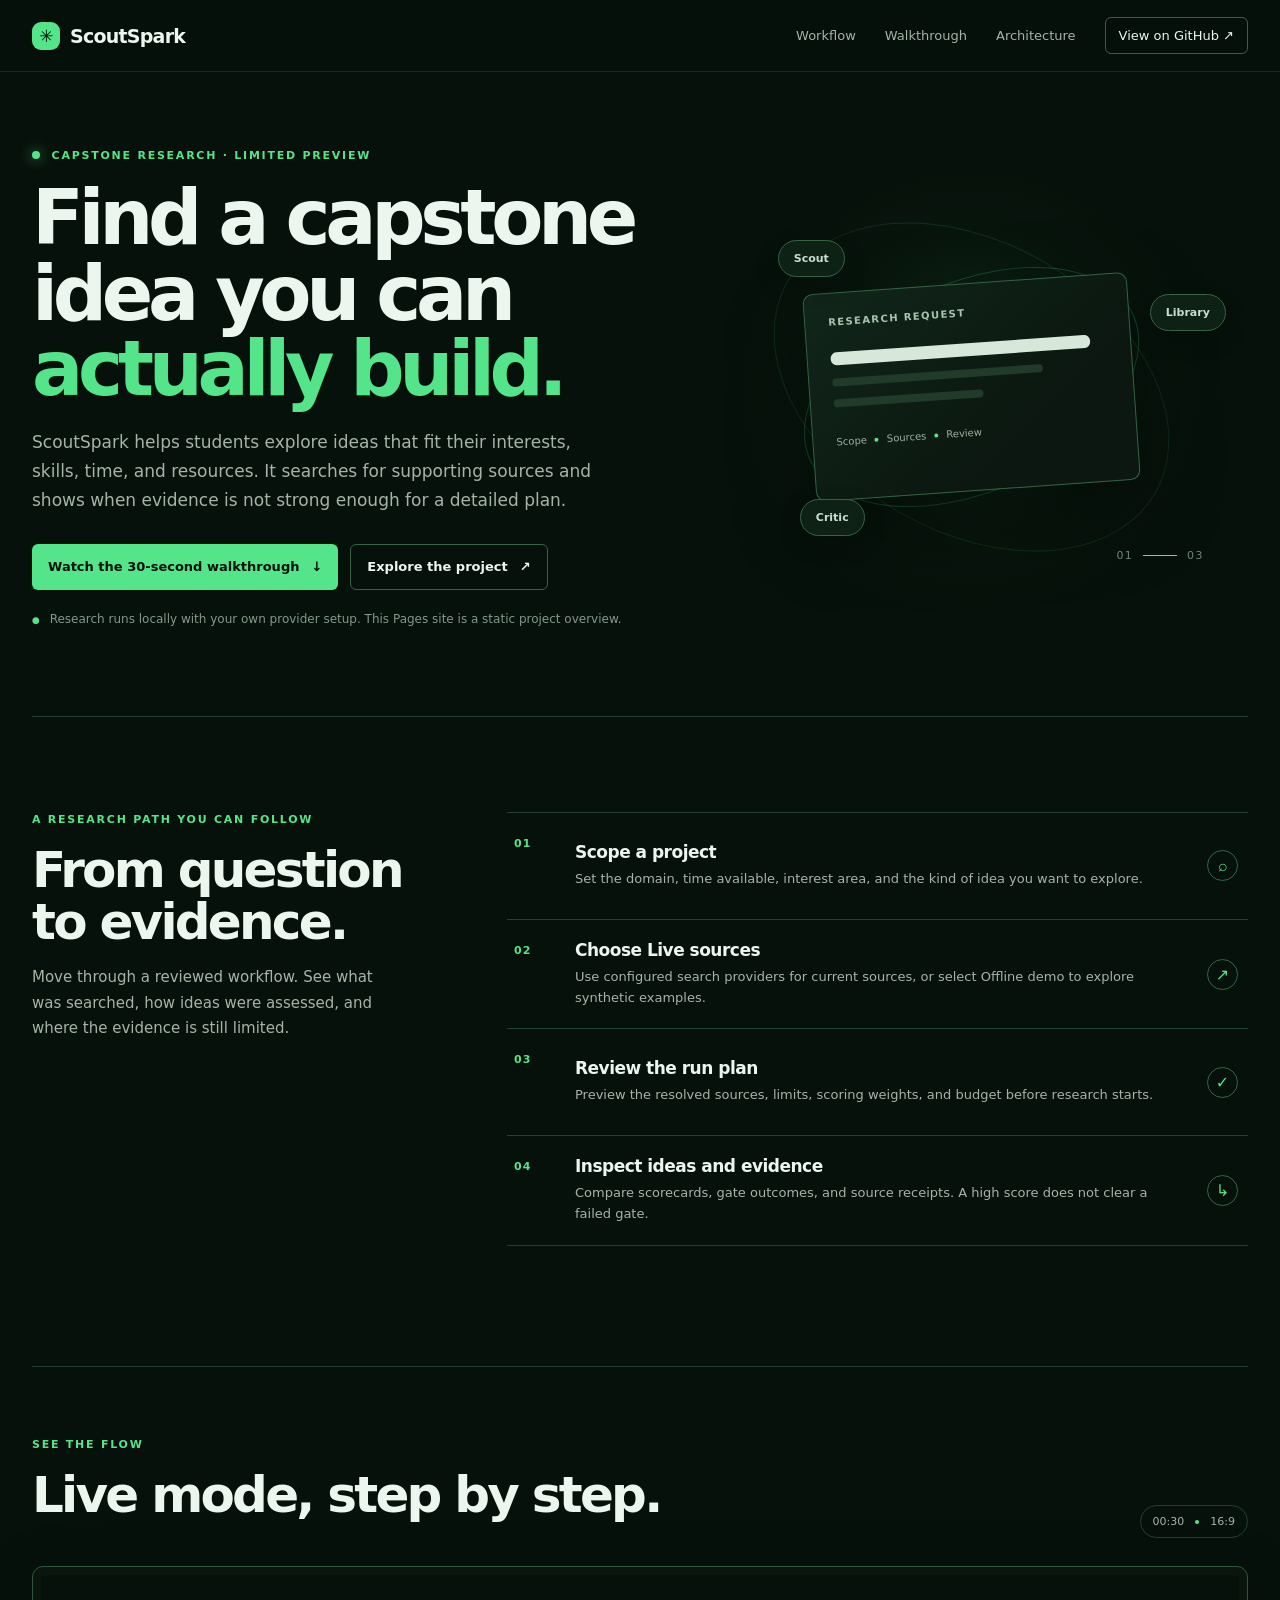
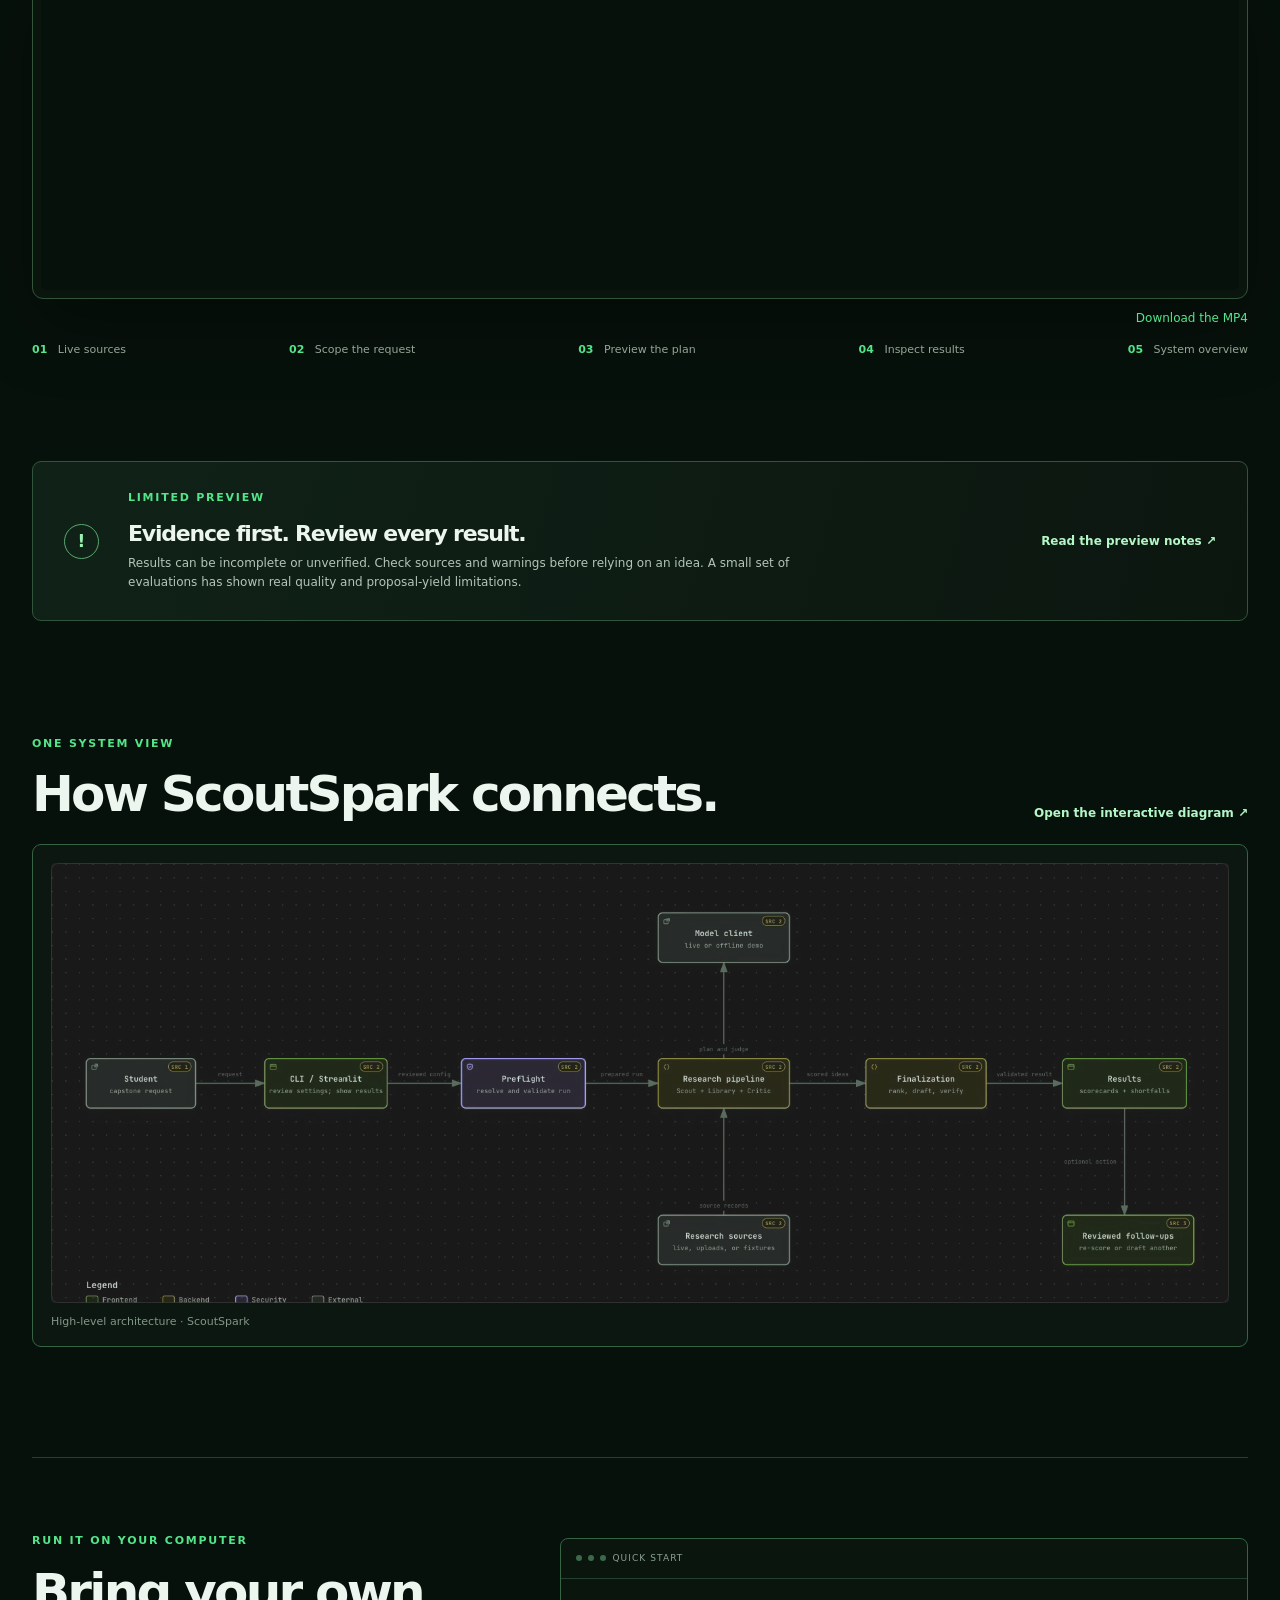
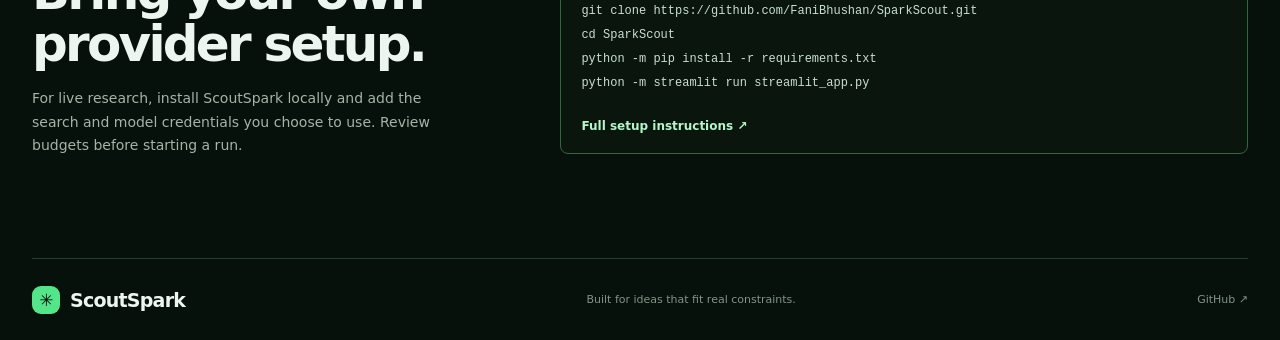
==== site/index.html @ b906e0d0 "Add ScoutSpark launch video and GitHub Pages site" ====
<!doctype html>
<html lang="en">
  <head>
    <meta charset="utf-8">
    <meta name="viewport" content="width=device-width, initial-scale=1">
    <meta name="theme-color" content="#07110b">
    <meta name="description" content="ScoutSpark helps students explore capstone ideas that fit their interests, skills, time, and resources—with sources and reviewable evidence.">
    <title>ScoutSpark — Find a capstone idea you can build</title>
    <link rel="stylesheet" href="styles.css">
  </head>
  <body>
    <header class="site-header">
      <a class="brand" href="#top" aria-label="ScoutSpark home"><span class="brand-mark" aria-hidden="true">✳</span> ScoutSpark</a>
      <nav aria-label="Main navigation">
        <a href="#workflow">Workflow</a>
        <a href="#walkthrough">Walkthrough</a>
        <a href="#architecture">Architecture</a>
        <a class="nav-cta" href="https://github.com/FaniBhushan/SparkScout">View on GitHub <span aria-hidden="true">↗</span></a>
      </nav>
    </header>

    <main id="top">
      <section class="hero wrap">
        <div class="hero-copy">
          <p class="eyebrow"><span class="pulse" aria-hidden="true"></span> CAPSTONE RESEARCH · LIMITED PREVIEW</p>
          <h1>Find a capstone idea you can <span>actually build.</span></h1>
          <p class="hero-deck">ScoutSpark helps students explore ideas that fit their interests, skills, time, and resources. It searches for supporting sources and shows when evidence is not strong enough for a detailed plan.</p>
          <div class="hero-actions">
            <a class="button button-primary" href="#walkthrough">Watch the 30-second walkthrough <span aria-hidden="true">↓</span></a>
            <a class="button button-secondary" href="https://github.com/FaniBhushan/SparkScout">Explore the project <span aria-hidden="true">↗</span></a>
          </div>
          <p class="local-note"><span aria-hidden="true">●</span> Research runs locally with your own provider setup. This Pages site is a static project overview.</p>
        </div>
        <div class="hero-visual" aria-hidden="true">
          <div class="orbit orbit-one"></div><div class="orbit orbit-two"></div>
          <div class="idea-card">
            <span class="card-tag">RESEARCH REQUEST</span>
            <span class="card-rule rule-long"></span><span class="card-rule"></span><span class="card-rule rule-short"></span>
            <div class="card-footer"><span>Scope</span><span class="tiny-dot"></span><span>Sources</span><span class="tiny-dot"></span><span>Review</span></div>
          </div>
          <div class="node node-scout">Scout</div><div class="node node-library">Library</div><div class="node node-critic">Critic</div>
          <div class="hero-index">01 <i></i> 03</div>
        </div>
      </section>

      <section class="workflow wrap" id="workflow">
        <div class="section-intro">
          <p class="eyebrow">A RESEARCH PATH YOU CAN FOLLOW</p>
          <h2>From question<br>to evidence.</h2>
          <p>Move through a reviewed workflow. See what was searched, how ideas were assessed, and where the evidence is still limited.</p>
        </div>
        <div class="steps">
          <article class="step step-one"><span class="step-number">01</span><div><h3>Scope a project</h3><p>Set the domain, time available, interest area, and the kind of idea you want to explore.</p></div><span class="step-glyph" aria-hidden="true">⌕</span></article>
          <article class="step step-two"><span class="step-number">02</span><div><h3>Choose Live sources</h3><p>Use configured search providers for current sources, or select Offline demo to explore synthetic examples.</p></div><span class="step-glyph" aria-hidden="true">↗</span></article>
          <article class="step step-three"><span class="step-number">03</span><div><h3>Review the run plan</h3><p>Preview the resolved sources, limits, scoring weights, and budget before research starts.</p></div><span class="step-glyph" aria-hidden="true">✓</span></article>
          <article class="step step-four"><span class="step-number">04</span><div><h3>Inspect ideas and evidence</h3><p>Compare scorecards, gate outcomes, and source receipts. A high score does not clear a failed gate.</p></div><span class="step-glyph" aria-hidden="true">↳</span></article>
        </div>
      </section>

      <section class="walkthrough wrap" id="walkthrough">
        <div class="walkthrough-heading">
          <div><p class="eyebrow">SEE THE FLOW</p><h2>Live mode, step by step.</h2></div>
          <span class="duration">00:30 <i></i> 16:9</span>
        </div>
        <div class="video-shell">
          <iframe width="560" height="315" src="https://www.youtube.com/embed/FoZ9eNeRXFE?si=sN3hm0LyTDur5qwY" title="ScoutSpark 30-second live research walkthrough" frameborder="0" allow="accelerometer; autoplay; clipboard-write; encrypted-media; gyroscope; picture-in-picture; web-share" referrerpolicy="strict-origin-when-cross-origin" allowfullscreen></iframe>
        </div>
        <p class="video-download"><a href="assets/scoutspark-walkthrough.mp4">Download the MP4</a></p>
        <div class="video-caption"><span><b>01</b> Live sources</span><span><b>02</b> Scope the request</span><span><b>03</b> Preview the plan</span><span><b>04</b> Inspect results</span><span><b>05</b> System overview</span></div>
      </section>

      <section class="preview-note wrap">
        <div class="notice-icon" aria-hidden="true">!</div>
        <div><p class="eyebrow">LIMITED PREVIEW</p><h2>Evidence first. Review every result.</h2><p>Results can be incomplete or unverified. Check sources and warnings before relying on an idea. A small set of evaluations has shown real quality and proposal-yield limitations.</p></div>
        <a href="https://github.com/FaniBhushan/SparkScout/blob/main/docs/v2-limited-preview-2026-10-08.md">Read the preview notes <span aria-hidden="true">↗</span></a>
      </section>

      <section class="architecture wrap" id="architecture">
        <div class="architecture-heading"><div><p class="eyebrow">ONE SYSTEM VIEW</p><h2>How ScoutSpark connects.</h2></div><a class="text-link" href="https://github.com/FaniBhushan/SparkScout/blob/main/docs/media/scoutspark-architecture-high-level.html">Open the interactive diagram <span aria-hidden="true">↗</span></a></div>
        <figure class="architecture-frame"><img src="assets/high-level-architecture.png" alt="High-level ScoutSpark flow: student request, Streamlit interface, preflight, research pipeline, finalization, and results, with model and source inputs."><figcaption>High-level architecture · ScoutSpark</figcaption></figure>
      </section>

      <section class="start wrap">
        <div><p class="eyebrow">RUN IT ON YOUR COMPUTER</p><h2>Bring your own<br>provider setup.</h2><p>For live research, install ScoutSpark locally and add the search and model credentials you choose to use. Review budgets before starting a run.</p></div>
        <div class="start-card"><span class="terminal-label"><i></i><i></i><i></i> QUICK START</span><code>git clone https://github.com/FaniBhushan/SparkScout.git<br>cd SparkScout<br>python -m pip install -r requirements.txt<br>python -m streamlit run streamlit_app.py</code><a class="text-link" href="https://github.com/FaniBhushan/SparkScout#try-it-on-your-computer">Full setup instructions <span aria-hidden="true">↗</span></a></div>
      </section>
    </main>

    <footer class="site-footer wrap"><a class="brand" href="#top"><span class="brand-mark" aria-hidden="true">✳</span> ScoutSpark</a><span>Built for ideas that fit real constraints.</span><a href="https://github.com/FaniBhushan/SparkScout">GitHub <span aria-hidden="true">↗</span></a></footer>
  </body>
</html>
---- site/styles.css ----
:root {
  color-scheme: dark;
  --bg: #07110b;
  --panel: #0c1911;
  --panel-raised: #102319;
  --line: #24402e;
  --line-bright: #356443;
  --text: #edf5ef;
  --muted: #a4b5a8;
  --green: #54e58a;
  --green-soft: #b4f7c7;
  --max-width: 1240px;
  font-family: Inter, ui-sans-serif, system-ui, -apple-system, BlinkMacSystemFont, "Segoe UI", sans-serif;
  background: var(--bg);
  color: var(--text);
  scroll-behavior: smooth;
}

* { box-sizing: border-box; }
body { margin: 0; min-width: 320px; background: var(--bg); color: var(--text); }
a { color: inherit; text-decoration: none; }
a:focus-visible { outline: 3px solid var(--green); outline-offset: 5px; border-radius: 4px; }
.wrap { width: min(var(--max-width), calc(100% - 64px)); margin-inline: auto; }
.site-header { position: sticky; z-index: 10; top: 0; display: flex; align-items: center; justify-content: space-between; width: 100%; padding: 17px max(32px, calc((100vw - var(--max-width)) / 2)); border-bottom: 1px solid rgba(91, 143, 106, .2); background: rgba(7, 17, 11, .9); backdrop-filter: blur(16px); }
.brand { display: inline-flex; align-items: center; gap: 10px; font-weight: 760; font-size: 19px; letter-spacing: -.04em; }
.brand-mark { display: grid; place-items: center; width: 28px; height: 28px; border-radius: 9px; color: var(--bg); background: var(--green); font-size: 17px; }
nav { display: flex; align-items: center; gap: 29px; font-size: 13px; color: var(--muted); }
nav a:hover, .site-footer a:hover, .text-link:hover { color: var(--green-soft); }
.nav-cta { padding: 10px 13px; border: 1px solid var(--line-bright); border-radius: 6px; color: var(--text); }
.hero { display: grid; grid-template-columns: 1fr .9fr; align-items: center; gap: 48px; min-height: 635px; padding-block: 76px 90px; }
.hero-copy { max-width: 650px; }
.eyebrow { margin: 0 0 17px; color: var(--green); font-size: 11px; line-height: 1.4; font-weight: 760; letter-spacing: .16em; }
.pulse { display: inline-block; width: 8px; height: 8px; margin-right: 6px; border-radius: 50%; background: var(--green); box-shadow: 0 0 13px rgba(84, 229, 138, .7); }
h1, h2, h3, p { margin-top: 0; }
h1 { max-width: 650px; margin-bottom: 22px; font-size: clamp(48px, 6vw, 76px); line-height: .99; letter-spacing: -.07em; font-weight: 720; }
h1 span { color: var(--green); }
.hero-deck { max-width: 580px; color: var(--muted); font-size: 17px; line-height: 1.7; }
.hero-actions { display: flex; flex-wrap: wrap; gap: 12px; margin-top: 29px; }
.button { display: inline-flex; align-items: center; justify-content: center; gap: 12px; min-height: 46px; padding: 0 16px; border-radius: 6px; font-size: 13px; font-weight: 700; transition: transform .2s ease, background .2s ease; }
.button:hover { transform: translateY(-2px); }
.button-primary { background: var(--green); color: #07110b; }
.button-primary:hover { background: #85f2a8; }
.button-secondary { border: 1px solid var(--line-bright); color: var(--text); }
.local-note { margin: 22px 0 0; color: #84988a; font-size: 12px; }
.local-note span { margin-right: 6px; color: var(--green); font-size: 9px; }
.hero-visual { position: relative; display: grid; place-items: center; min-height: 400px; isolation: isolate; }
.hero-visual::before { position: absolute; z-index: -1; width: min(37vw, 450px); aspect-ratio: 1; border-radius: 50%; background: radial-gradient(circle, rgba(41, 139, 76, .23), rgba(13, 63, 31, .09) 48%, transparent 72%); content: ""; }
.orbit { position: absolute; width: 355px; height: 210px; border: 1px solid rgba(84, 229, 138, .23); border-radius: 50%; transform: rotate(-24deg); }
.orbit-two { width: 425px; height: 290px; border-color: rgba(84, 229, 138, .12); transform: rotate(30deg); }
.idea-card { position: relative; width: 325px; min-height: 208px; padding: 23px; border: 1px solid #356344; border-radius: 10px; background: linear-gradient(140deg, #11261a, #0b1710 68%); box-shadow: 0 30px 80px rgba(0, 0, 0, .42); transform: rotate(-4deg); }
.card-tag { display: block; margin-bottom: 25px; color: #a8c4af; font-size: 10px; font-weight: 700; letter-spacing: .14em; }
.card-rule { display: block; width: 76%; height: 8px; margin-top: 13px; border-radius: 6px; background: #203b2a; }
.rule-long { width: 94%; height: 13px; background: #d7e8db; }
.rule-short { width: 54%; }
.card-footer { display: flex; align-items: center; gap: 8px; margin-top: 29px; color: #9ab09e; font-size: 10px; }
.tiny-dot { width: 4px; height: 4px; border-radius: 50%; background: var(--green); }
.node { position: absolute; padding: 11px 15px; border: 1px solid #356344; border-radius: 99px; background: #0e2115; color: #c9dfce; font-size: 11px; font-weight: 690; box-shadow: 0 8px 25px rgba(0,0,0,.2); }
.node-scout { top: 53px; left: 15%; }
.node-library { top: 107px; right: 4%; }
.node-critic { bottom: 51px; left: 19%; }
.hero-index { position: absolute; right: 8%; bottom: 25px; display: flex; align-items: center; gap: 10px; color: #6e8675; font-size: 11px; letter-spacing: .12em; }
.hero-index i { width: 34px; height: 1px; background: var(--green); }
.workflow { display: grid; grid-template-columns: .7fr 1.3fr; gap: 76px; padding-block: 95px 120px; border-top: 1px solid var(--line); }
.section-intro h2, .walkthrough h2, .architecture h2, .start h2, .preview-note h2 { margin-bottom: 17px; font-size: clamp(34px, 4vw, 50px); line-height: 1.04; letter-spacing: -.055em; }
.section-intro > p:last-child { max-width: 360px; color: var(--muted); font-size: 15px; line-height: 1.7; }
.steps { border-top: 1px solid var(--line); }
.step { position: relative; display: grid; grid-template-columns: 46px 1fr 34px; align-items: center; gap: 15px; min-height: 107px; padding: 20px 7px; border-bottom: 1px solid var(--line); }
.step-number { align-self: start; padding-top: 4px; color: var(--green); font-size: 11px; font-weight: 740; letter-spacing: .1em; }
.step h3 { margin: 0 0 7px; font-size: 17px; letter-spacing: -.03em; }
.step p { max-width: 610px; margin: 0; color: var(--muted); font-size: 13px; line-height: 1.6; }
.step-glyph { display: grid; place-items: center; width: 31px; height: 31px; border: 1px solid var(--line-bright); border-radius: 50%; color: var(--green); font-size: 16px; }
.walkthrough { padding-block: 70px 105px; border-top: 1px solid var(--line); }
.walkthrough-heading, .architecture-heading { display: flex; align-items: end; justify-content: space-between; gap: 24px; margin-bottom: 28px; }
.duration { display: inline-flex; align-items: center; gap: 11px; padding: 9px 12px; border: 1px solid var(--line); border-radius: 99px; color: var(--muted); font-size: 11px; }
.duration i { width: 4px; height: 4px; border-radius: 50%; background: var(--green); }
.video-shell { overflow: hidden; padding: 8px; border: 1px solid #31543b; border-radius: 11px; background: #0a150e; box-shadow: 0 28px 70px rgba(0, 0, 0, .32); }
video, .video-shell iframe { display: block; width: 100%; aspect-ratio: 16 / 9; border: 0; border-radius: 6px; background: #07110b; }
.video-download { margin: 12px 0 0; text-align: right; font-size: 12px; }
.video-download a { color: var(--green); }
.video-caption { display: flex; flex-wrap: wrap; justify-content: space-between; gap: 12px; padding-top: 18px; color: #93a797; font-size: 11px; }
.video-caption b { margin-right: 7px; color: var(--green); font-weight: 720; }
.preview-note { display: grid; grid-template-columns: 42px 1fr auto; align-items: center; gap: 22px; margin-bottom: 110px; padding: 28px 31px; border: 1px solid #31553a; border-radius: 9px; background: linear-gradient(105deg, #102218, #0b160f); }
.notice-icon { display: grid; place-items: center; width: 35px; height: 35px; border: 1px solid #5aa872; border-radius: 50%; color: #9bf3b2; font-size: 17px; font-weight: 700; }
.preview-note .eyebrow { color: var(--green); }
.preview-note h2 { margin-bottom: 8px; font-size: 22px; }
.preview-note p:not(.eyebrow) { max-width: 700px; margin: 0; color: #b4c5b8; font-size: 12px; line-height: 1.6; }
.preview-note > a, .text-link { color: var(--green-soft); font-size: 12px; font-weight: 680; white-space: nowrap; }
.architecture { padding-block: 5px 110px; }
.architecture-heading { margin-bottom: 24px; }
.architecture-heading h2 { margin: 0; }
.architecture-frame { margin: 0; padding: 18px; border: 1px solid var(--line-bright); border-radius: 9px; background: #0b1710; }
.architecture-frame img { display: block; width: 100%; height: auto; border-radius: 4px; filter: invert(.91) hue-rotate(90deg) saturate(.8); }
.architecture-frame figcaption { padding-top: 12px; color: #829788; font-size: 11px; }
.start { display: grid; grid-template-columns: .8fr 1.2fr; align-items: center; gap: 70px; padding-block: 75px 100px; border-top: 1px solid var(--line); }
.start > div:first-child > p:last-child { max-width: 430px; margin: 0; color: var(--muted); font-size: 14px; line-height: 1.7; }
.start-card { overflow: hidden; border: 1px solid var(--line-bright); border-radius: 8px; background: #0a150e; }
.terminal-label { display: flex; align-items: center; gap: 6px; height: 40px; padding-inline: 15px; border-bottom: 1px solid var(--line); color: #8ba090; font-size: 9px; letter-spacing: .12em; }
.terminal-label i { width: 6px; height: 6px; border-radius: 50%; background: #3d694b; }
code { display: block; padding: 20px; color: #c8dfce; font: 12px/2 ui-monospace, SFMono-Regular, Menlo, monospace; overflow-wrap: anywhere; }
.start-card .text-link { display: inline-block; margin: 0 20px 20px; }
.site-footer { display: flex; align-items: center; justify-content: space-between; min-height: 82px; border-top: 1px solid var(--line); color: #819486; font-size: 11px; }
.site-footer .brand { color: var(--text); }

@media (max-width: 800px) {
  .wrap { width: min(100% - 40px, var(--max-width)); }
  .site-header { position: static; padding: 15px 20px; }
  nav { gap: 16px; }
  nav > a:not(.nav-cta) { display: none; }
  .hero { grid-template-columns: 1fr; gap: 15px; min-height: 0; padding-block: 75px 65px; }
  .hero-visual { min-height: 340px; }
  .idea-card { width: min(325px, 78vw); }
  .workflow { grid-template-columns: 1fr; gap: 34px; padding-block: 70px; }
  .section-intro h2 br { display: none; }
  .preview-note { grid-template-columns: 38px 1fr; margin-bottom: 75px; }
  .preview-note > a { grid-column: 2; }
  .start { grid-template-columns: 1fr; gap: 30px; }
  .site-footer > span { display: none; }
}
@media (max-width: 520px) {
  .wrap { width: calc(100% - 32px); }
  .site-header { padding-inline: 16px; }
  .brand { font-size: 17px; }
  .nav-cta { padding: 8px 10px; font-size: 11px; }
  .hero { padding-top: 55px; }
  h1 { font-size: 47px; }
  .hero-deck { font-size: 15px; }
  .hero-actions { align-items: stretch; flex-direction: column; }
  .hero-actions .button { justify-content: space-between; }
  .hero-visual { min-height: 295px; }
  .orbit { width: 290px; height: 175px; }
  .orbit-two { width: 340px; height: 240px; }
  .node-scout { left: 1%; }
  .node-library { right: -1%; }
  .node-critic { left: 4%; }
  .step { grid-template-columns: 32px 1fr 31px; gap: 10px; }
  .walkthrough-heading, .architecture-heading { align-items: start; flex-direction: column; }
  .duration { margin-top: -7px; }
  .video-caption { justify-content: start; }
  .preview-note { grid-template-columns: 1fr; gap: 12px; padding: 22px; }
  .preview-note > a { grid-column: auto; }
  .architecture-frame { padding: 9px; }
  .site-footer { gap: 10px; }
  .site-footer > a:last-child { font-size: 11px; }
}
@media (prefers-reduced-motion: reduce) {
  :root { scroll-behavior: auto; }
  *, *::before, *::after { transition-duration: .01ms !important; animation-duration: .01ms !important; animation-iteration-count: 1 !important; }
}
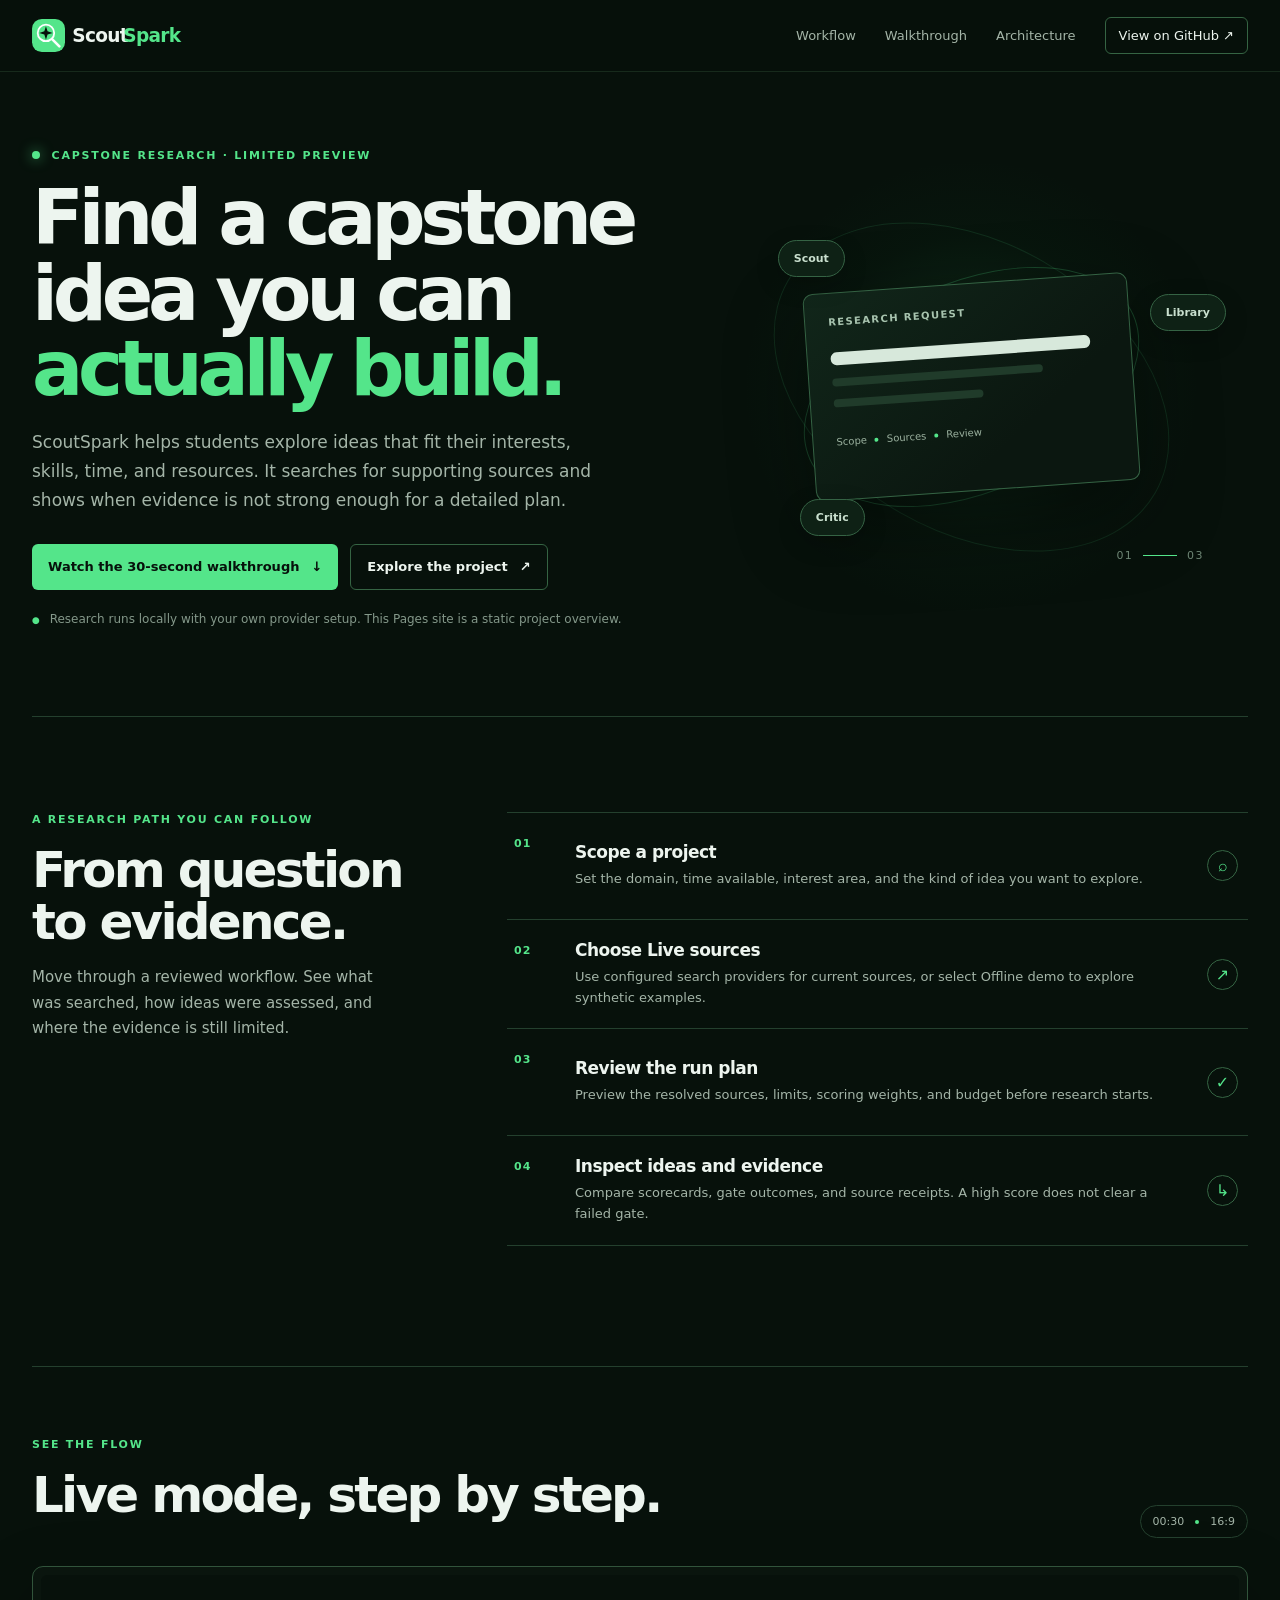
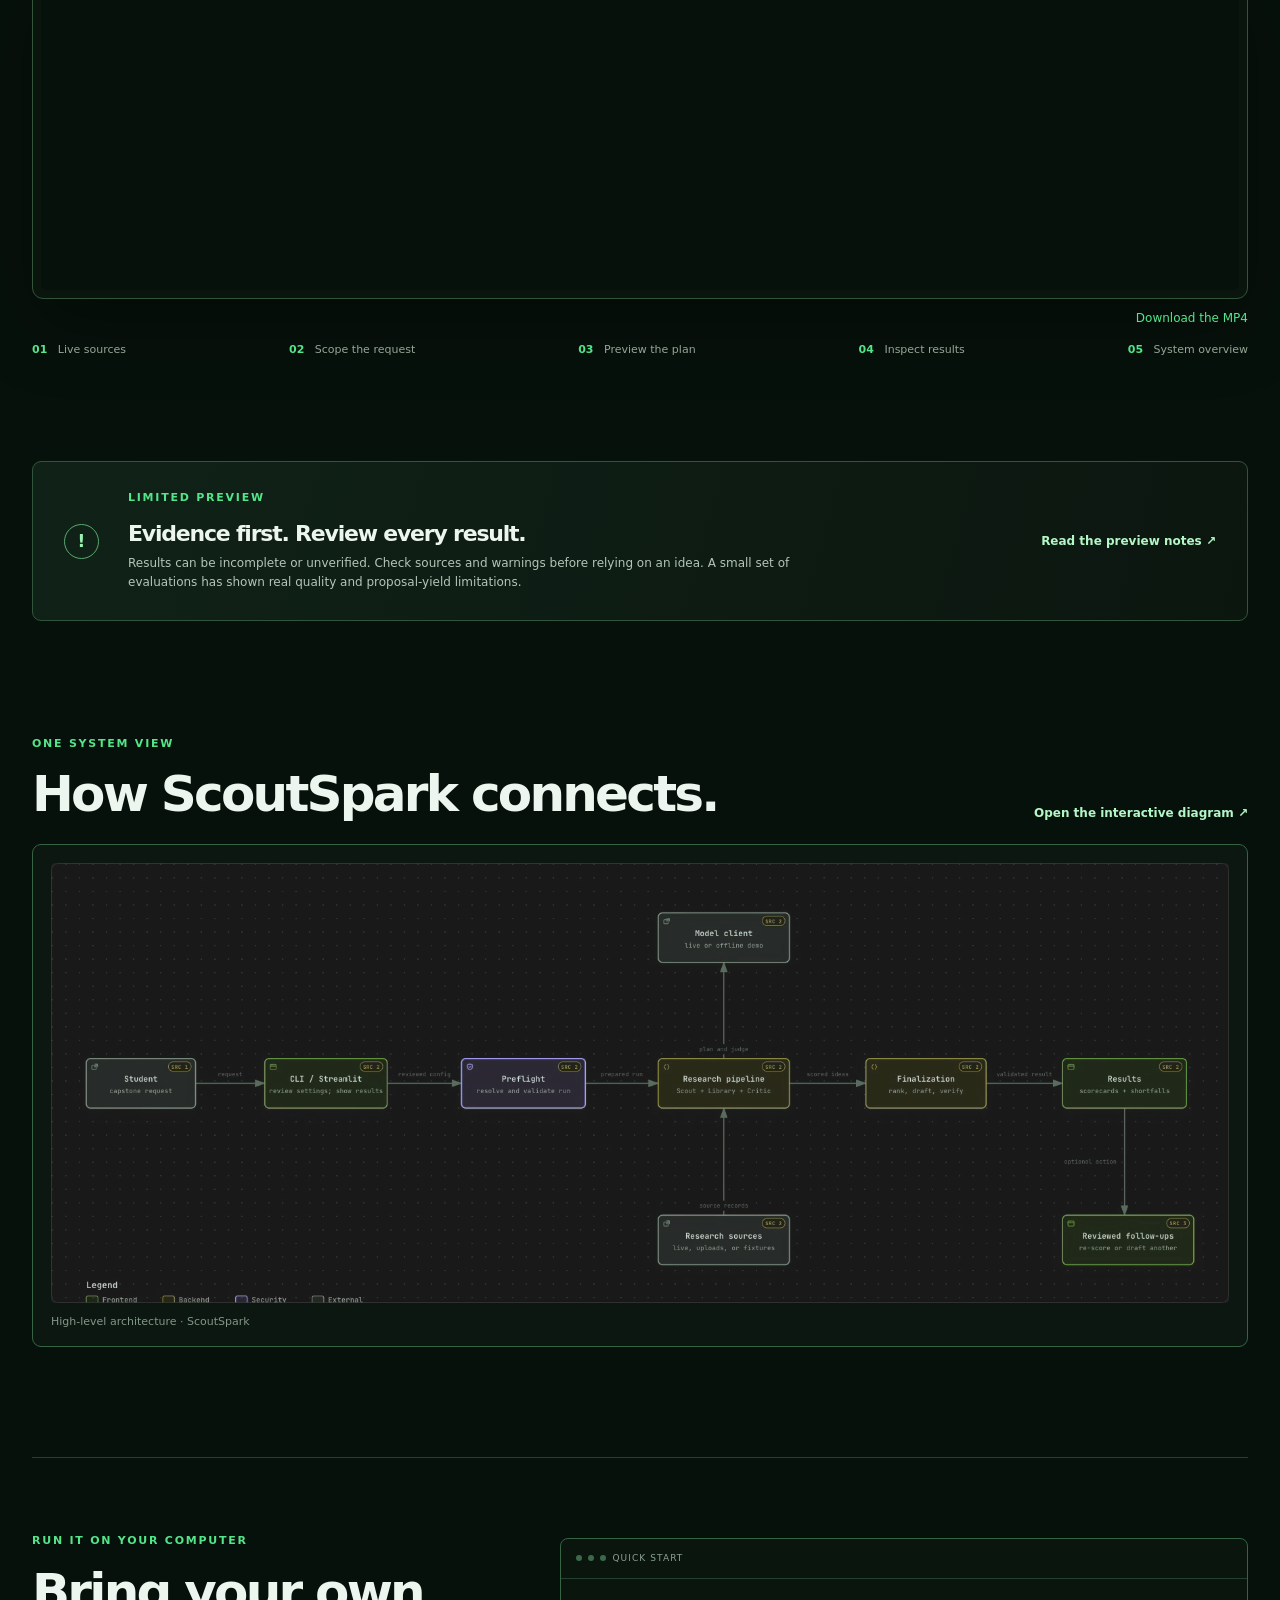
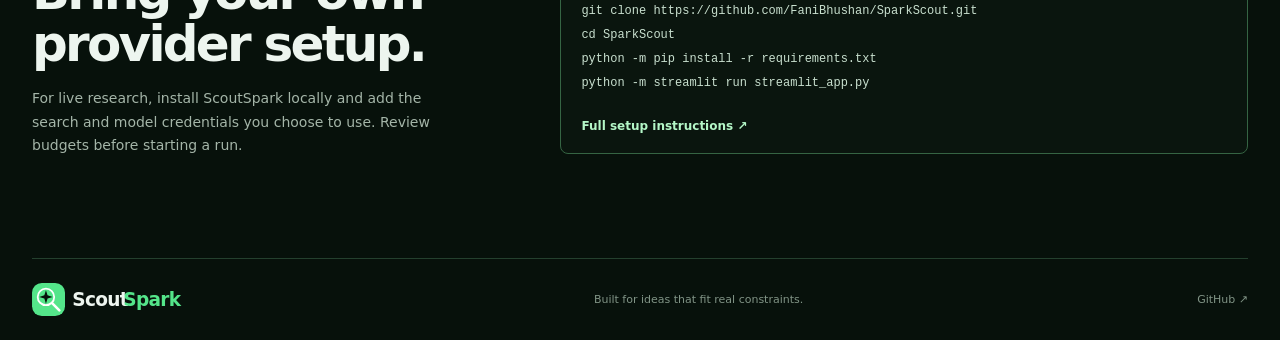
==== commit 762403a6: "Add green ScoutSpark logo to Pages site" ====
--- a/site/index.html
+++ b/site/index.html
@@ -10,7 +10,7 @@
   </head>
   <body>
     <header class="site-header">
-      <a class="brand" href="#top" aria-label="ScoutSpark home"><span class="brand-mark" aria-hidden="true">✳</span> ScoutSpark</a>
+      <a class="brand" href="#top" aria-label="ScoutSpark home"><img class="brand-logo" src="assets/scoutspark-logo.svg" alt=""></a>
       <nav aria-label="Main navigation">
         <a href="#workflow">Workflow</a>
         <a href="#walkthrough">Walkthrough</a>
@@ -63,7 +63,7 @@
           <span class="duration">00:30 <i></i> 16:9</span>
         </div>
         <div class="video-shell">
-          <iframe width="560" height="315" src="https://www.youtube.com/embed/FoZ9eNeRXFE?si=sN3hm0LyTDur5qwY" title="ScoutSpark 30-second live research walkthrough" frameborder="0" allow="accelerometer; autoplay; clipboard-write; encrypted-media; gyroscope; picture-in-picture; web-share" referrerpolicy="strict-origin-when-cross-origin" allowfullscreen></iframe>
+          <iframe width="560" height="315" src="https://www.youtube.com/embed/FoZ9eNeRXFE?si=dSEj3HzJXJ0ZtR2E" title="ScoutSpark 30-second live research walkthrough" frameborder="0" allow="accelerometer; autoplay; clipboard-write; encrypted-media; gyroscope; picture-in-picture; web-share" referrerpolicy="strict-origin-when-cross-origin" allowfullscreen></iframe>
         </div>
         <p class="video-download"><a href="assets/scoutspark-walkthrough.mp4">Download the MP4</a></p>
         <div class="video-caption"><span><b>01</b> Live sources</span><span><b>02</b> Scope the request</span><span><b>03</b> Preview the plan</span><span><b>04</b> Inspect results</span><span><b>05</b> System overview</span></div>
@@ -86,6 +86,6 @@
       </section>
     </main>
 
-    <footer class="site-footer wrap"><a class="brand" href="#top"><span class="brand-mark" aria-hidden="true">✳</span> ScoutSpark</a><span>Built for ideas that fit real constraints.</span><a href="https://github.com/FaniBhushan/SparkScout">GitHub <span aria-hidden="true">↗</span></a></footer>
+    <footer class="site-footer wrap"><a class="brand" href="#top" aria-label="ScoutSpark home"><img class="brand-logo" src="assets/scoutspark-logo.svg" alt=""></a><span>Built for ideas that fit real constraints.</span><a href="https://github.com/FaniBhushan/SparkScout">GitHub <span aria-hidden="true">↗</span></a></footer>
   </body>
 </html>
--- a/site/styles.css
+++ b/site/styles.css
@@ -22,8 +22,8 @@
 a:focus-visible { outline: 3px solid var(--green); outline-offset: 5px; border-radius: 4px; }
 .wrap { width: min(var(--max-width), calc(100% - 64px)); margin-inline: auto; }
 .site-header { position: sticky; z-index: 10; top: 0; display: flex; align-items: center; justify-content: space-between; width: 100%; padding: 17px max(32px, calc((100vw - var(--max-width)) / 2)); border-bottom: 1px solid rgba(91, 143, 106, .2); background: rgba(7, 17, 11, .9); backdrop-filter: blur(16px); }
-.brand { display: inline-flex; align-items: center; gap: 10px; font-weight: 760; font-size: 19px; letter-spacing: -.04em; }
-.brand-mark { display: grid; place-items: center; width: 28px; height: 28px; border-radius: 9px; color: var(--bg); background: var(--green); font-size: 17px; }
+.brand { display: inline-flex; align-items: center; flex: none; }
+.brand-logo { display: block; width: 168px; height: auto; }
 nav { display: flex; align-items: center; gap: 29px; font-size: 13px; color: var(--muted); }
 nav a:hover, .site-footer a:hover, .text-link:hover { color: var(--green-soft); }
 .nav-cta { padding: 10px 13px; border: 1px solid var(--line-bright); border-radius: 6px; color: var(--text); }
@@ -119,7 +119,7 @@
 @media (max-width: 520px) {
   .wrap { width: calc(100% - 32px); }
   .site-header { padding-inline: 16px; }
-  .brand { font-size: 17px; }
+  .brand-logo { width: 150px; }
   .nav-cta { padding: 8px 10px; font-size: 11px; }
   .hero { padding-top: 55px; }
   h1 { font-size: 47px; }
